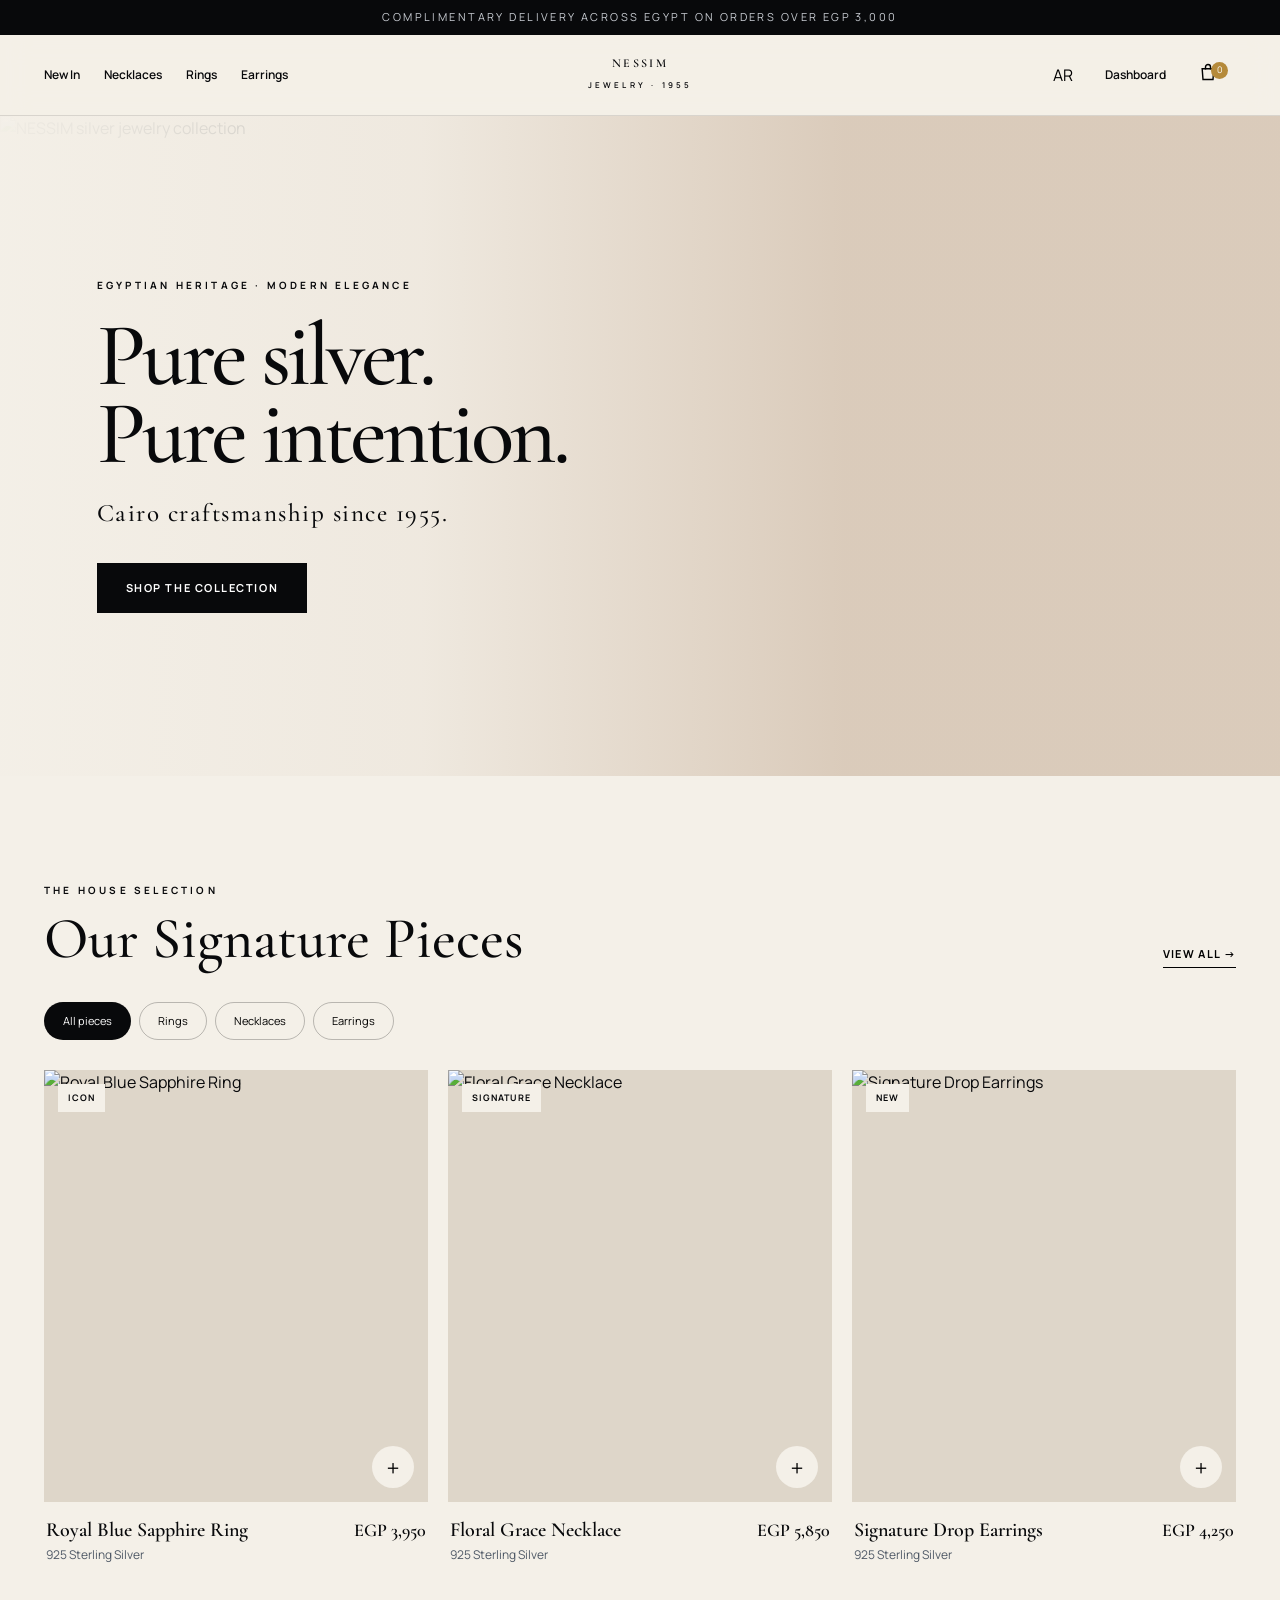
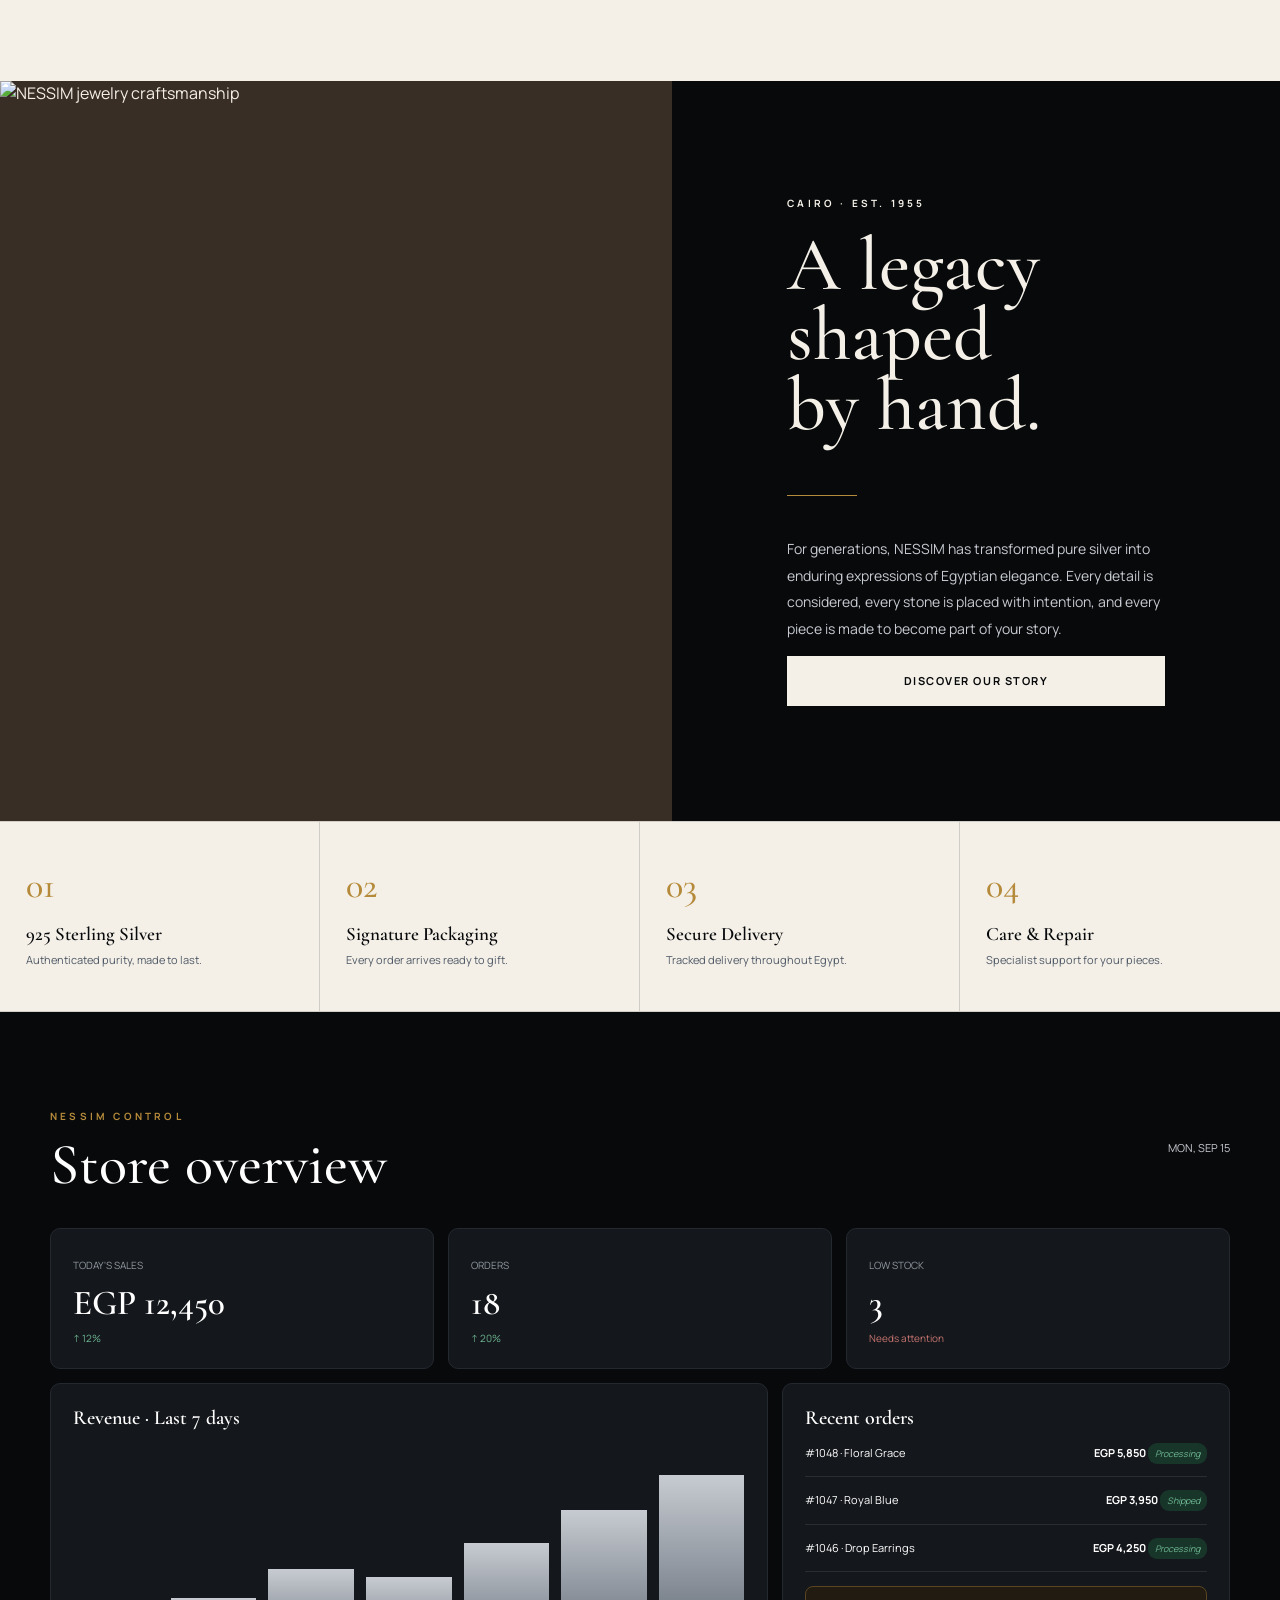
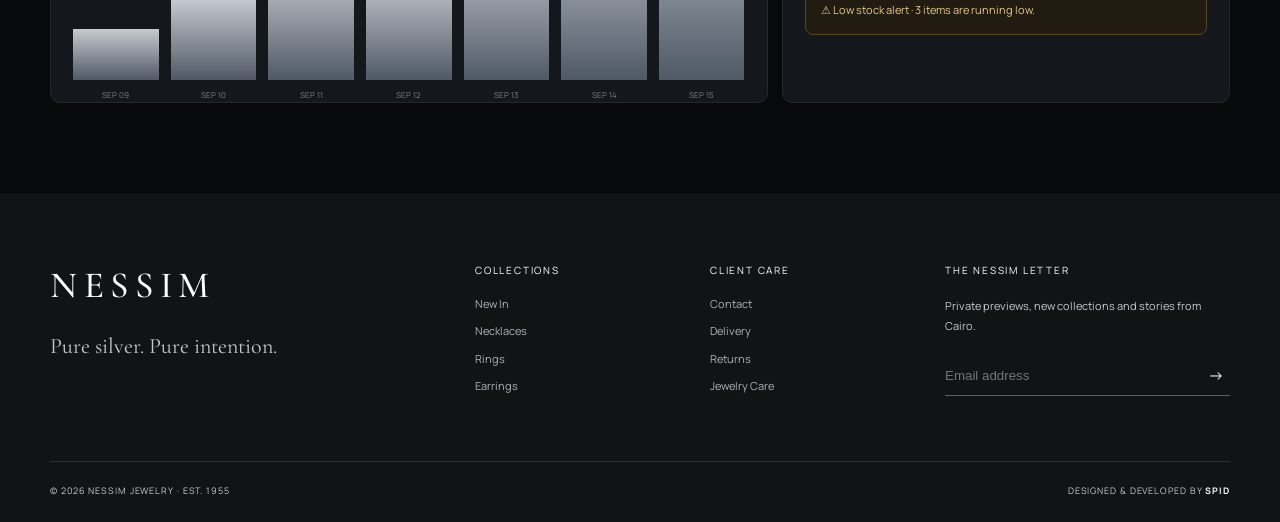
==== index.html @ 79448202 "Launch NESSIM luxury jewelry storefront" ====
<!doctype html>
<html lang="en" dir="ltr">
<head>
  <meta charset="utf-8">
  <meta name="viewport" content="width=device-width,initial-scale=1">
  <meta name="theme-color" content="#08090B">
  <meta name="description" content="NESSIM Jewelry — Pure silver. Pure intention. Cairo heritage since 1955.">
  <meta property="og:title" content="NESSIM Jewelry">
  <meta property="og:description" content="Pure silver. Pure intention. Cairo heritage since 1955.">
  <meta property="og:image" content="https://d2ol7oe51mr4n9.cloudfront.net/user_2zE5gUkOrX2UFCCUgVsPRAFagYo/dd037dc9-758c-4b13-b8d5-28476f38e023.png">
  <title>NESSIM Jewelry — Cairo Since 1955</title>
  <link rel="preconnect" href="https://fonts.googleapis.com">
  <link rel="preconnect" href="https://fonts.gstatic.com" crossorigin>
  <link href="https://fonts.googleapis.com/css2?family=Cormorant+Garamond:wght@400;500;600;700&family=Manrope:wght@400;500;600;700&display=swap" rel="stylesheet">
  <style>
    :root{--obsidian:#08090b;--silver:#c7cbd1;--ivory:#f4f0e8;--mustard:#b58a3a;--slate:#4f5966;--white:#fff;--green:#6eb793;--red:#c87572;--serif:"Cormorant Garamond",Georgia,serif;--sans:Manrope,Arial,sans-serif}
    *{box-sizing:border-box}html{scroll-behavior:smooth}body{margin:0;color:var(--obsidian);background:var(--ivory);font-family:var(--sans);line-height:1.5}body.lock{overflow:hidden}button,a{font:inherit}button{cursor:pointer}a{color:inherit;text-decoration:none}img{display:block;width:100%;height:100%;object-fit:cover}.serif{font-family:var(--serif)}
    .announcement{background:var(--obsidian);color:var(--silver);font-size:11px;letter-spacing:.22em;text-align:center;padding:9px 16px;text-transform:uppercase}.header{position:sticky;top:0;z-index:20;background:rgba(244,240,232,.96);backdrop-filter:blur(14px);border-bottom:1px solid rgba(8,9,11,.12)}.nav{max-width:1240px;margin:auto;height:80px;padding:0 24px;display:grid;grid-template-columns:1fr auto 1fr;align-items:center}.links,.tools{display:flex;align-items:center;gap:24px}.tools{justify-content:flex-end}.nav a{font-size:12px;font-weight:600}.nav a:hover{color:var(--mustard)}.logo{text-align:center;font-family:var(--serif);font-size:31px;line-height:.78;letter-spacing:.19em}.logo small{display:block;margin-top:10px;font:600 8px var(--sans);letter-spacing:.4em}.icon-btn,.lang,.menu-btn{border:0;background:transparent;padding:8px}.icon-btn svg,.menu-btn svg{width:20px;height:20px;stroke:currentColor;fill:none;stroke-width:1.7}.badge{display:inline-grid;place-items:center;min-width:17px;height:17px;border-radius:9px;background:var(--mustard);color:white;font-size:9px;margin-left:-7px;vertical-align:top}.menu-btn{display:none}
    .hero{min-height:660px;position:relative;display:flex;align-items:center;overflow:hidden;background:#d8c8b7}.hero:after{content:"";position:absolute;inset:0;background:linear-gradient(90deg,rgba(244,240,232,.98) 0%,rgba(244,240,232,.82) 33%,rgba(244,240,232,.08) 66%)}.hero-img{position:absolute;inset:0}.hero-content{position:relative;z-index:2;width:min(1240px,100%);margin:auto;padding:90px 6vw}.eyebrow{font-size:10px;font-weight:700;letter-spacing:.32em;text-transform:uppercase}.hero h1{font:500 clamp(52px,7vw,90px)/.88 var(--serif);letter-spacing:-.045em;margin:24px 0;max-width:660px}.hero p{font:500 clamp(18px,2vw,25px)/1.25 var(--serif);letter-spacing:.06em;margin:0 0 34px}.btn{display:inline-flex;justify-content:center;align-items:center;min-height:50px;padding:0 28px;border:1px solid var(--obsidian);background:var(--obsidian);color:white;font-size:11px;font-weight:700;letter-spacing:.14em;text-transform:uppercase;transition:.25s}.btn:hover{background:var(--mustard);border-color:var(--mustard)}.btn.light{background:var(--ivory);color:var(--obsidian);border-color:var(--ivory)}.btn.outline{background:transparent;color:var(--obsidian)}
    .section{max-width:1240px;margin:auto;padding:100px 24px}.section-head{display:flex;justify-content:space-between;align-items:end;margin-bottom:34px}.section-head h2{font:500 clamp(38px,5vw,58px)/1 var(--serif);margin:10px 0 0}.text-link{border:0;background:transparent;border-bottom:1px solid;padding:4px 0;font-size:11px;font-weight:700;letter-spacing:.12em;text-transform:uppercase}.filters{display:flex;gap:8px;margin:0 0 30px;overflow:auto}.filter{border:1px solid rgba(8,9,11,.25);background:transparent;padding:10px 18px;border-radius:30px;font-size:11px}.filter.active,.filter:hover{background:var(--obsidian);color:white}.grid{display:grid;grid-template-columns:repeat(3,1fr);gap:20px}.product{position:relative}.product-media{aspect-ratio:4/4.5;background:#ded6c9;overflow:hidden;position:relative}.product-media img{transition:transform .6s ease}.product:hover img{transform:scale(1.035)}.pill{position:absolute;left:14px;top:14px;background:var(--ivory);padding:7px 10px;font-size:9px;font-weight:700;letter-spacing:.12em;text-transform:uppercase}.quick{position:absolute;right:14px;bottom:14px;width:42px;height:42px;border:0;border-radius:50%;background:var(--ivory);font-size:20px}.product-info{display:flex;justify-content:space-between;gap:10px;padding:17px 2px}.product-info h3{font:600 20px/1.1 var(--serif);margin:0 0 5px}.product-info p{font-size:12px;color:var(--slate);margin:0}.price{font:600 18px var(--serif);white-space:nowrap}
    .heritage{display:grid;grid-template-columns:1.05fr .95fr;min-height:620px;background:var(--obsidian);color:var(--ivory)}.heritage-photo{background:#392e25;overflow:hidden}.heritage-copy{padding:9vw;display:flex;flex-direction:column;justify-content:center}.heritage-copy h2{font:500 clamp(46px,6vw,76px)/.92 var(--serif);margin:20px 0 28px}.heritage-copy p{color:var(--silver);max-width:510px;font-size:14px;line-height:1.9}.heritage .line{width:70px;height:1px;background:var(--mustard);margin:26px 0}.services{display:grid;grid-template-columns:repeat(4,1fr);border-top:1px solid rgba(8,9,11,.15);border-bottom:1px solid rgba(8,9,11,.15)}.service{padding:42px 26px;border-right:1px solid rgba(8,9,11,.15)}.service:last-child{border:0}.service span{font:500 36px var(--serif);color:var(--mustard)}.service h3{font:600 19px var(--serif);margin:15px 0 7px}.service p{font-size:11px;color:var(--slate);margin:0}
    .dashboard{background:var(--obsidian);color:white;padding:90px 24px}.dash-wrap{max-width:1180px;margin:auto}.dashboard .section-head{align-items:center}.dashboard .eyebrow{color:var(--mustard)}.dashboard h2{margin-top:10px}.dash-date{font-size:11px;color:var(--silver)}.stats{display:grid;grid-template-columns:repeat(3,1fr);gap:14px}.card{background:#14171b;border:1px solid #242930;border-radius:10px;padding:22px}.card small{color:#9299a2;font-size:10px}.stat{font:600 35px var(--serif);margin:7px 0}.up{color:var(--green);font-size:10px}.dash-main{display:grid;grid-template-columns:1.6fr 1fr;gap:14px;margin-top:14px}.chart{height:250px;display:flex;align-items:end;gap:12px;padding-top:45px}.bar{flex:1;background:linear-gradient(var(--silver),var(--slate));min-height:15%;position:relative}.bar:after{content:attr(data-day);position:absolute;top:calc(100% + 9px);left:50%;transform:translateX(-50%);font-size:8px;color:#7d858e}.orders h3,.revenue h3{font:600 20px var(--serif);margin:0}.order{display:grid;grid-template-columns:1fr auto;gap:8px;padding:15px 0;border-bottom:1px solid #292e35;font-size:11px}.order:last-child{border:0}.status{color:var(--green);font-size:9px;background:#183529;padding:4px 7px;border-radius:9px}.alert{margin-top:14px;border:1px solid #5a4521;background:#211b12;color:#e5c88b;border-radius:8px;padding:15px;font-size:11px}
    footer{background:#111315;color:var(--silver);padding:70px 24px 25px}.footer-grid{max-width:1180px;margin:auto;display:grid;grid-template-columns:2fr 1fr 1fr 1.5fr;gap:45px}.footer-logo{font:500 37px var(--serif);color:white;letter-spacing:.18em}.footer-title{font-size:10px;color:white;letter-spacing:.18em;text-transform:uppercase;margin-bottom:18px}.footer-col a{display:block;font-size:11px;margin:11px 0;color:#aeb3b9}.footer-col p{font-size:11px;line-height:1.8}.subscribe{display:flex;border-bottom:1px solid #5a6068;margin-top:20px}.subscribe input{width:100%;border:0;background:transparent;color:white;padding:12px 0;outline:0}.subscribe button{border:0;background:transparent;color:white}.copyright{max-width:1180px;margin:55px auto 0;padding-top:22px;border-top:1px solid #2b3036;display:flex;justify-content:space-between;font-size:9px;letter-spacing:.1em}.copyright b{color:white}.spid{color:var(--mustard)}
    .overlay{position:fixed;inset:0;background:rgba(0,0,0,.55);z-index:39;opacity:0;pointer-events:none;transition:.25s}.overlay.show{opacity:1;pointer-events:auto}.drawer{position:fixed;right:0;top:0;z-index:40;width:min(440px,100%);height:100dvh;background:var(--ivory);padding:25px;transform:translateX(100%);transition:.35s;display:flex;flex-direction:column}.drawer.open{transform:translateX(0)}.drawer-head{display:flex;justify-content:space-between;align-items:center;padding-bottom:20px;border-bottom:1px solid #d5d0c7}.drawer-head h2{font:600 31px var(--serif);margin:0}.close{border:0;background:transparent;font-size:27px}.cart-list{flex:1;overflow:auto}.cart-empty{text-align:center;color:var(--slate);padding:80px 10px}.cart-item{display:grid;grid-template-columns:72px 1fr auto;gap:13px;padding:18px 0;border-bottom:1px solid #d5d0c7}.cart-item img{height:80px}.cart-item h4{font:600 17px var(--serif);margin:3px 0}.cart-item small{color:var(--slate)}.remove{border:0;background:transparent;color:#a35652;font-size:10px}.total{display:flex;justify-content:space-between;font:600 21px var(--serif);padding:22px 0}.drawer .btn{width:100%}
    .modal{position:fixed;z-index:42;inset:50% auto auto 50%;transform:translate(-50%,-45%) scale(.97);width:min(880px,94%);max-height:90dvh;overflow:auto;background:var(--ivory);opacity:0;pointer-events:none;transition:.25s}.modal.open{opacity:1;pointer-events:auto;transform:translate(-50%,-50%) scale(1)}.modal-grid{display:grid;grid-template-columns:1fr 1fr}.modal-img{min-height:550px}.modal-copy{padding:52px;position:relative}.modal-copy .close{position:absolute;right:18px;top:10px}.modal-copy h2{font:600 40px/1 var(--serif);margin:35px 0 10px}.modal-price{font:600 24px var(--serif);color:var(--mustard)}.modal-copy p{font-size:12px;color:var(--slate);line-height:1.8}.sizes{display:flex;gap:8px;margin:22px 0}.size{flex:1;border:1px solid #a9a49c;background:transparent;padding:11px 3px;font-size:10px}.size.active{background:var(--obsidian);color:white}.modal-copy .btn{width:100%}
    .mobile-nav{position:fixed;left:0;bottom:0;z-index:18;width:100%;background:var(--ivory);border-top:1px solid #d8d3cb;display:none;justify-content:space-around;padding:12px 8px env(safe-area-inset-bottom)}.mobile-nav button,.mobile-nav a{border:0;background:transparent;font-size:9px;text-align:center}.mobile-nav b{display:block;font-size:17px;margin-bottom:2px}
    [dir=rtl] .hero:after{background:linear-gradient(-90deg,rgba(244,240,232,.98) 0%,rgba(244,240,232,.82) 33%,rgba(244,240,232,.08) 66%)}[dir=rtl] .pill{left:auto;right:14px}[dir=rtl] .drawer{right:auto;left:0;transform:translateX(-100%)}[dir=rtl] .drawer.open{transform:none}
    @media(max-width:900px){.links{display:none}.menu-btn{display:block}.nav{grid-template-columns:1fr auto 1fr;height:68px;padding:0 13px}.tools{gap:3px}.dashboard-link{display:none}.hero{min-height:610px}.hero:after{background:linear-gradient(0deg,rgba(244,240,232,.97),rgba(244,240,232,.28))}.hero-content{align-self:end;padding:70px 25px}.grid{grid-template-columns:1fr 1fr}.heritage{grid-template-columns:1fr}.heritage-photo{min-height:480px}.services{grid-template-columns:1fr 1fr}.service:nth-child(2){border-right:0}.service:nth-child(-n+2){border-bottom:1px solid rgba(8,9,11,.15)}.dash-main{grid-template-columns:1fr}.footer-grid{grid-template-columns:1fr 1fr}.modal-img{min-height:450px}.mobile-nav{display:flex}body{padding-bottom:55px}}
    @media(max-width:600px){.announcement{font-size:8px}.logo{font-size:24px}.logo small{font-size:6px}.hide-mobile{display:none}.hero{min-height:570px}.hero h1{font-size:55px}.section{padding:70px 16px}.section-head{align-items:start}.grid{grid-template-columns:1fr}.product-media{aspect-ratio:4/4}.heritage-photo{min-height:380px}.heritage-copy{padding:70px 24px}.services{grid-template-columns:1fr}.service{border-right:0;border-bottom:1px solid rgba(8,9,11,.15)!important}.stats{grid-template-columns:1fr}.dashboard{padding:70px 15px}.dash-main{display:block}.orders{margin-top:14px}.footer-grid{grid-template-columns:1fr}.copyright{display:block;line-height:2}.modal-grid{grid-template-columns:1fr}.modal-img{min-height:330px}.modal-copy{padding:30px 22px 35px}.modal-copy h2{font-size:32px;margin-top:10px}}
  </style>
</head>
<body>
  <div class="announcement" data-en="Complimentary delivery across Egypt on orders over EGP 3,000" data-ar="توصيل مجاني داخل مصر للطلبات فوق ٣٬٠٠٠ جنيه">Complimentary delivery across Egypt on orders over EGP 3,000</div>
  <header class="header"><nav class="nav">
    <div class="links"><a href="#new" data-en="New In" data-ar="وصل حديثًا">New In</a><a href="#new" data-filter-link="necklaces" data-en="Necklaces" data-ar="قلادات">Necklaces</a><a href="#new" data-filter-link="rings" data-en="Rings" data-ar="خواتم">Rings</a><a href="#new" data-filter-link="earrings" data-en="Earrings" data-ar="أقراط">Earrings</a></div>
    <a class="logo" href="#">NESSIM<small>JEWELRY · 1955</small></a>
    <div class="tools"><button class="menu-btn" aria-label="Menu"><svg viewBox="0 0 24 24"><path d="M3 6h18M3 12h18M3 18h18"/></svg></button><button class="lang" id="lang">AR</button><a class="dashboard-link" href="#dashboard" data-en="Dashboard" data-ar="لوحة الإدارة">Dashboard</a><button class="icon-btn" id="cartBtn" aria-label="Shopping bag"><svg viewBox="0 0 24 24"><path d="M5 8h14l-1 13H6L5 8Z"/><path d="M9 9V6a3 3 0 0 1 6 0v3"/></svg><span class="badge" id="count">0</span></button></div>
  </nav></header>

  <main>
    <section class="hero"><div class="hero-img"><img src="https://d2ol7oe51mr4n9.cloudfront.net/user_2zE5gUkOrX2UFCCUgVsPRAFagYo/0e06e16f-8391-42a7-b9d5-ec20815cb818.png" alt="NESSIM silver jewelry collection"></div><div class="hero-content"><div class="eyebrow" data-en="Egyptian heritage · Modern elegance" data-ar="تراث مصري · أناقة عصرية">Egyptian heritage · Modern elegance</div><h1 data-en="Pure silver.<br>Pure intention." data-ar="فضة خالصة.<br>نية صافية.">Pure silver.<br>Pure intention.</h1><p data-en="Cairo craftsmanship since 1955." data-ar="حِرفة قاهرية منذ عام ١٩٥٥.">Cairo craftsmanship since 1955.</p><a class="btn" href="#new" data-en="Shop the collection" data-ar="تسوقي المجموعة">Shop the collection</a></div></section>

    <section class="section" id="new"><div class="section-head"><div><span class="eyebrow" data-en="The house selection" data-ar="اختيارات الدار">The house selection</span><h2 data-en="Our Signature Pieces" data-ar="قطعنا المميزة">Our Signature Pieces</h2></div><button class="text-link hide-mobile" data-en="View all →" data-ar="عرض الكل ←">View all →</button></div><div class="filters"><button class="filter active" data-filter="all" data-en="All pieces" data-ar="كل القطع">All pieces</button><button class="filter" data-filter="rings" data-en="Rings" data-ar="خواتم">Rings</button><button class="filter" data-filter="necklaces" data-en="Necklaces" data-ar="قلادات">Necklaces</button><button class="filter" data-filter="earrings" data-en="Earrings" data-ar="أقراط">Earrings</button></div><div class="grid" id="products"></div></section>

    <section class="heritage" id="heritage"><div class="heritage-photo"><img src="https://d2ol7oe51mr4n9.cloudfront.net/user_2zE5gUkOrX2UFCCUgVsPRAFagYo/5e5ee351-928b-4a1a-875a-5f733ea9dcfe.png" alt="NESSIM jewelry craftsmanship"></div><div class="heritage-copy"><span class="eyebrow" data-en="Cairo · Est. 1955" data-ar="القاهرة · منذ ١٩٥٥">Cairo · Est. 1955</span><h2 data-en="A legacy shaped<br>by hand." data-ar="إرث صاغته<br>الأيدي.">A legacy shaped<br>by hand.</h2><div class="line"></div><p data-en="For generations, NESSIM has transformed pure silver into enduring expressions of Egyptian elegance. Every detail is considered, every stone is placed with intention, and every piece is made to become part of your story." data-ar="على مدار أجيال، حوّلت نسيم الفضة الخالصة إلى تعبير خالد عن الأناقة المصرية. كل تفصيلة مدروسة، وكل حجر موضوع بعناية، وكل قطعة صُممت لتصبح جزءًا من قصتك.">For generations, NESSIM has transformed pure silver into enduring expressions of Egyptian elegance. Every detail is considered, every stone is placed with intention, and every piece is made to become part of your story.</p><a href="#new" class="btn light" data-en="Discover our story" data-ar="اكتشف حكايتنا">Discover our story</a></div></section>

    <section class="services"><div class="service"><span>01</span><h3 data-en="925 Sterling Silver" data-ar="فضة إسترليني ٩٢٥">925 Sterling Silver</h3><p data-en="Authenticated purity, made to last." data-ar="نقاء موثّق صُمم ليدوم.">Authenticated purity, made to last.</p></div><div class="service"><span>02</span><h3 data-en="Signature Packaging" data-ar="تغليف مميز">Signature Packaging</h3><p data-en="Every order arrives ready to gift." data-ar="كل طلب يصل جاهزًا للإهداء.">Every order arrives ready to gift.</p></div><div class="service"><span>03</span><h3 data-en="Secure Delivery" data-ar="توصيل آمن">Secure Delivery</h3><p data-en="Tracked delivery throughout Egypt." data-ar="شحن متتبع في جميع أنحاء مصر.">Tracked delivery throughout Egypt.</p></div><div class="service"><span>04</span><h3 data-en="Care & Repair" data-ar="عناية وصيانة">Care & Repair</h3><p data-en="Specialist support for your pieces." data-ar="دعم متخصص للحفاظ على قطعك.">Specialist support for your pieces.</p></div></section>

    <section class="dashboard" id="dashboard"><div class="dash-wrap"><div class="section-head"><div><span class="eyebrow">NESSIM CONTROL</span><h2 class="serif" data-en="Store overview" data-ar="نظرة عامة على المتجر">Store overview</h2></div><span class="dash-date">MON, SEP 15</span></div><div class="stats"><div class="card"><small data-en="TODAY'S SALES" data-ar="مبيعات اليوم">TODAY'S SALES</small><div class="stat">EGP 12,450</div><div class="up">↑ 12%</div></div><div class="card"><small data-en="ORDERS" data-ar="الطلبات">ORDERS</small><div class="stat">18</div><div class="up">↑ 20%</div></div><div class="card"><small data-en="LOW STOCK" data-ar="مخزون منخفض">LOW STOCK</small><div class="stat">3</div><div style="color:var(--red);font-size:10px" data-en="Needs attention" data-ar="يحتاج متابعة">Needs attention</div></div></div><div class="dash-main"><div class="card revenue"><h3 data-en="Revenue · Last 7 days" data-ar="الإيرادات · آخر ٧ أيام">Revenue · Last 7 days</h3><div class="chart"><div class="bar" style="height:25%" data-day="SEP 09"></div><div class="bar" style="height:40%" data-day="SEP 10"></div><div class="bar" style="height:54%" data-day="SEP 11"></div><div class="bar" style="height:50%" data-day="SEP 12"></div><div class="bar" style="height:67%" data-day="SEP 13"></div><div class="bar" style="height:83%" data-day="SEP 14"></div><div class="bar" style="height:100%" data-day="SEP 15"></div></div></div><div class="card orders"><h3 data-en="Recent orders" data-ar="أحدث الطلبات">Recent orders</h3><div class="order"><span>#1048 · Floral Grace</span><span><b>EGP 5,850</b> <i class="status">Processing</i></span></div><div class="order"><span>#1047 · Royal Blue</span><span><b>EGP 3,950</b> <i class="status">Shipped</i></span></div><div class="order"><span>#1046 · Drop Earrings</span><span><b>EGP 4,250</b> <i class="status">Processing</i></span></div><div class="alert" data-en="⚠ Low stock alert · 3 items are running low." data-ar="⚠ تنبيه مخزون · ٣ منتجات أوشكت على النفاد.">⚠ Low stock alert · 3 items are running low.</div></div></div></div></section>
  </main>

  <footer><div class="footer-grid"><div><div class="footer-logo">NESSIM</div><p class="serif" style="font-size:22px" data-en="Pure silver. Pure intention." data-ar="فضة خالصة. نية صافية.">Pure silver. Pure intention.</p></div><div class="footer-col"><div class="footer-title" data-en="Collections" data-ar="المجموعات">Collections</div><a href="#new">New In</a><a href="#new">Necklaces</a><a href="#new">Rings</a><a href="#new">Earrings</a></div><div class="footer-col"><div class="footer-title" data-en="Client care" data-ar="خدمة العملاء">Client care</div><a href="#">Contact</a><a href="#">Delivery</a><a href="#">Returns</a><a href="#">Jewelry Care</a></div><div class="footer-col"><div class="footer-title" data-en="The NESSIM letter" data-ar="رسائل نسيم">The NESSIM letter</div><p data-en="Private previews, new collections and stories from Cairo." data-ar="معاينات خاصة ومجموعات جديدة وحكايات من القاهرة.">Private previews, new collections and stories from Cairo.</p><form class="subscribe" id="subscribe"><input type="email" required placeholder="Email address"><button>→</button></form></div></div><div class="copyright"><span>© 2026 NESSIM JEWELRY · EST. 1955</span><span>DESIGNED & DEVELOPED BY <b class="spid">SPID</b></span></div></footer>

  <div class="overlay" id="overlay"></div><aside class="drawer" id="drawer"><div class="drawer-head"><h2 data-en="Your bag" data-ar="حقيبتك">Your bag</h2><button class="close" data-close>×</button></div><div class="cart-list" id="cartList"></div><div><div class="total"><span data-en="Total" data-ar="الإجمالي">Total</span><span id="total">EGP 0</span></div><button class="btn" id="checkout" data-en="Secure checkout" data-ar="إتمام الشراء بأمان">Secure checkout</button></div></aside>
  <div class="modal" id="modal"><div class="modal-grid"><div class="modal-img"><img id="modalImg" alt=""></div><div class="modal-copy"><button class="close" data-close>×</button><span class="eyebrow">NESSIM · 925 SILVER</span><h2 id="modalName"></h2><div class="modal-price" id="modalPrice"></div><p data-en="A refined NESSIM signature, hand-finished in Cairo using premium 925 sterling silver and selected stones." data-ar="قطعة مميزة من نسيم، مشغولة يدويًا في القاهرة من فضة إسترليني ٩٢٥ وأحجار مختارة.">A refined NESSIM signature, hand-finished in Cairo using premium 925 sterling silver and selected stones.</p><div class="sizes"><button class="size active">40 cm</button><button class="size">42 cm</button><button class="size">45 cm</button></div><button class="btn" id="addModal" data-en="Add to bag" data-ar="أضف إلى الحقيبة">Add to bag</button></div></div></div>
  <nav class="mobile-nav"><a href="#"><b>⌂</b>Home</a><a href="#new"><b>◇</b>Shop</a><button id="mobileCart"><b>▢</b>Bag</button><a href="#dashboard"><b>▥</b>Admin</a></nav>
  <script>
    const products=[
      {id:1,category:'rings',name:'Royal Blue Sapphire Ring',ar:'خاتم الياقوت الأزرق الملكي',price:3950,img:'https://d2ol7oe51mr4n9.cloudfront.net/user_2zE5gUkOrX2UFCCUgVsPRAFagYo/5e5ee351-928b-4a1a-875a-5f733ea9dcfe.png',tag:'Icon'},
      {id:2,category:'necklaces',name:'Floral Grace Necklace',ar:'قلادة فلورال جريس',price:5850,img:'https://d2ol7oe51mr4n9.cloudfront.net/user_2zE5gUkOrX2UFCCUgVsPRAFagYo/0e06e16f-8391-42a7-b9d5-ec20815cb818.png',tag:'Signature'},
      {id:3,category:'earrings',name:'Signature Drop Earrings',ar:'أقراط سيجنتشر المتدلية',price:4250,img:'https://d2ol7oe51mr4n9.cloudfront.net/user_2zE5gUkOrX2UFCCUgVsPRAFagYo/dd037dc9-758c-4b13-b8d5-28476f38e023.png',tag:'New'}
    ];
    let language='en',cart=[],selected=null;
    const $=s=>document.querySelector(s), $$=s=>[...document.querySelectorAll(s)];
    function money(n){return 'EGP '+n.toLocaleString('en-US')}
    function renderProducts(filter='all'){const shown=filter==='all'?products:products.filter(p=>p.category===filter);$('#products').innerHTML=shown.map(p=>`<article class="product" data-category="${p.category}"><div class="product-media"><img src="${p.img}" alt="${p.name}"><span class="pill">${p.tag}</span><button class="quick" onclick="openProduct(${p.id})" aria-label="Quick view">＋</button></div><div class="product-info"><div><h3>${language==='ar'?p.ar:p.name}</h3><p>925 Sterling Silver</p></div><span class="price">${money(p.price)}</span></div></article>`).join('')}
    function translate(){document.documentElement.lang=language;document.documentElement.dir=language==='ar'?'rtl':'ltr';$$('[data-en]').forEach(el=>el.innerHTML=el.dataset[language]);$('#lang').textContent=language==='en'?'AR':'EN';renderProducts($('.filter.active').dataset.filter);renderCart()}
    function openProduct(id){selected=products.find(p=>p.id===id);$('#modalImg').src=selected.img;$('#modalName').textContent=language==='ar'?selected.ar:selected.name;$('#modalPrice').textContent=money(selected.price);show('modal')}
    function show(which){$('#overlay').classList.add('show');document.body.classList.add('lock');$('#'+which).classList.add(which==='drawer'?'open':'open')}
    function closeAll(){$('#overlay').classList.remove('show');$('#drawer').classList.remove('open');$('#modal').classList.remove('open');document.body.classList.remove('lock')}
    function add(id){const p=products.find(x=>x.id===id);const found=cart.find(x=>x.id===id);found?found.qty++:cart.push({...p,qty:1});renderCart();closeAll();show('drawer')}
    function renderCart(){$('#count').textContent=cart.reduce((s,p)=>s+p.qty,0);$('#total').textContent=money(cart.reduce((s,p)=>s+p.price*p.qty,0));$('#cartList').innerHTML=cart.length?cart.map(p=>`<div class="cart-item"><img src="${p.img}" alt=""><div><h4>${language==='ar'?p.ar:p.name}</h4><small>${money(p.price)} · Qty ${p.qty}</small></div><button class="remove" onclick="removeItem(${p.id})">${language==='ar'?'حذف':'Remove'}</button></div>`).join(''):`<div class="cart-empty">${language==='ar'?'حقيبتك في انتظار قطعة مميزة.':'Your bag is waiting for something remarkable.'}</div>`}
    function removeItem(id){cart=cart.filter(p=>p.id!==id);renderCart()}
    $$('.filter').forEach(b=>b.onclick=()=>{$$('.filter').forEach(x=>x.classList.remove('active'));b.classList.add('active');renderProducts(b.dataset.filter)});$$('[data-filter-link]').forEach(a=>a.onclick=()=>{const b=$(`[data-filter="${a.dataset.filterLink}"]`);setTimeout(()=>b.click(),250)});$('#lang').onclick=()=>{language=language==='en'?'ar':'en';translate()};$('#cartBtn').onclick=()=>show('drawer');$('#mobileCart').onclick=()=>show('drawer');$('#overlay').onclick=closeAll;$$('[data-close]').forEach(b=>b.onclick=closeAll);$('#addModal').onclick=()=>add(selected.id);$$('.size').forEach(b=>b.onclick=()=>{$$('.size').forEach(x=>x.classList.remove('active'));b.classList.add('active')});$('#checkout').onclick=()=>alert(language==='ar'?'النسخة التجريبية جاهزة للربط ببوابة الدفع.':'Demo checkout is ready for payment-gateway integration.');$('#subscribe').onsubmit=e=>{e.preventDefault();alert(language==='ar'?'تم الاشتراك بنجاح.':'Welcome to the NESSIM letter.');e.target.reset()};renderProducts();renderCart();
  </script>
</body>
</html>
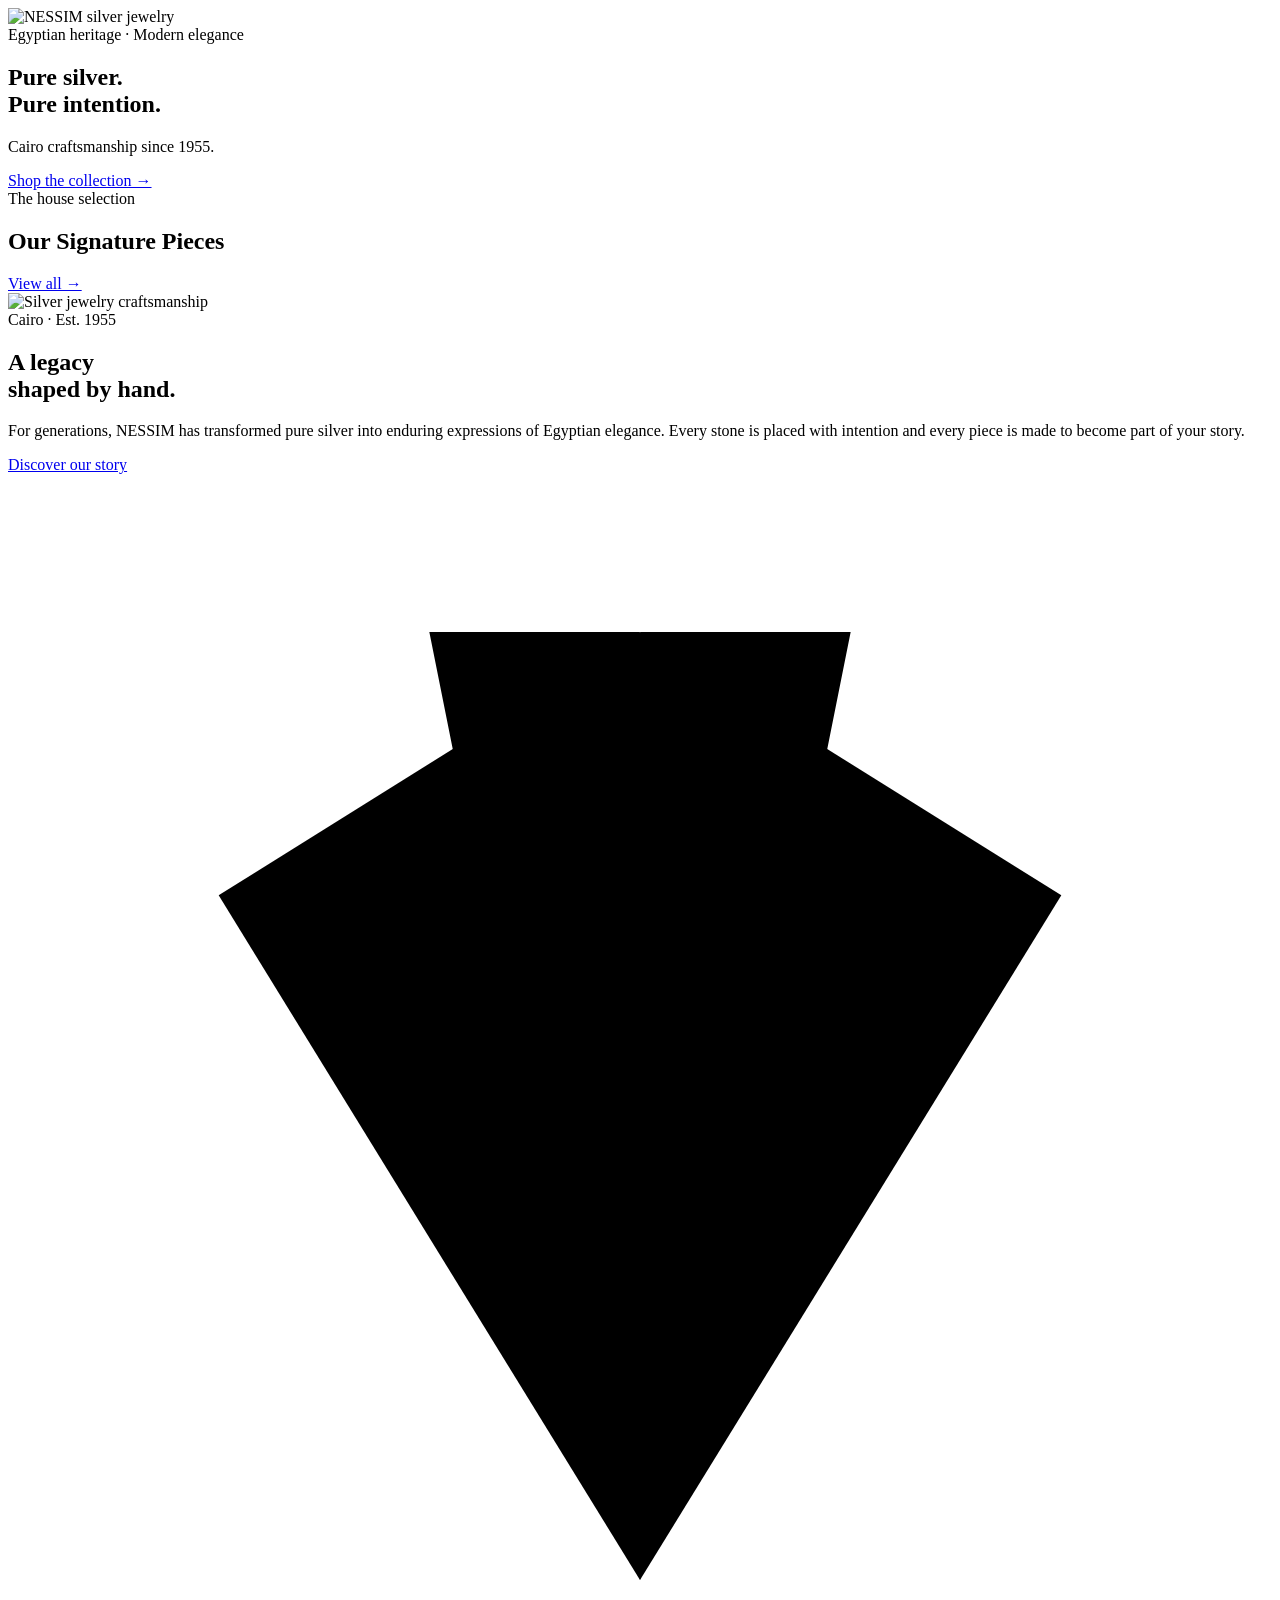
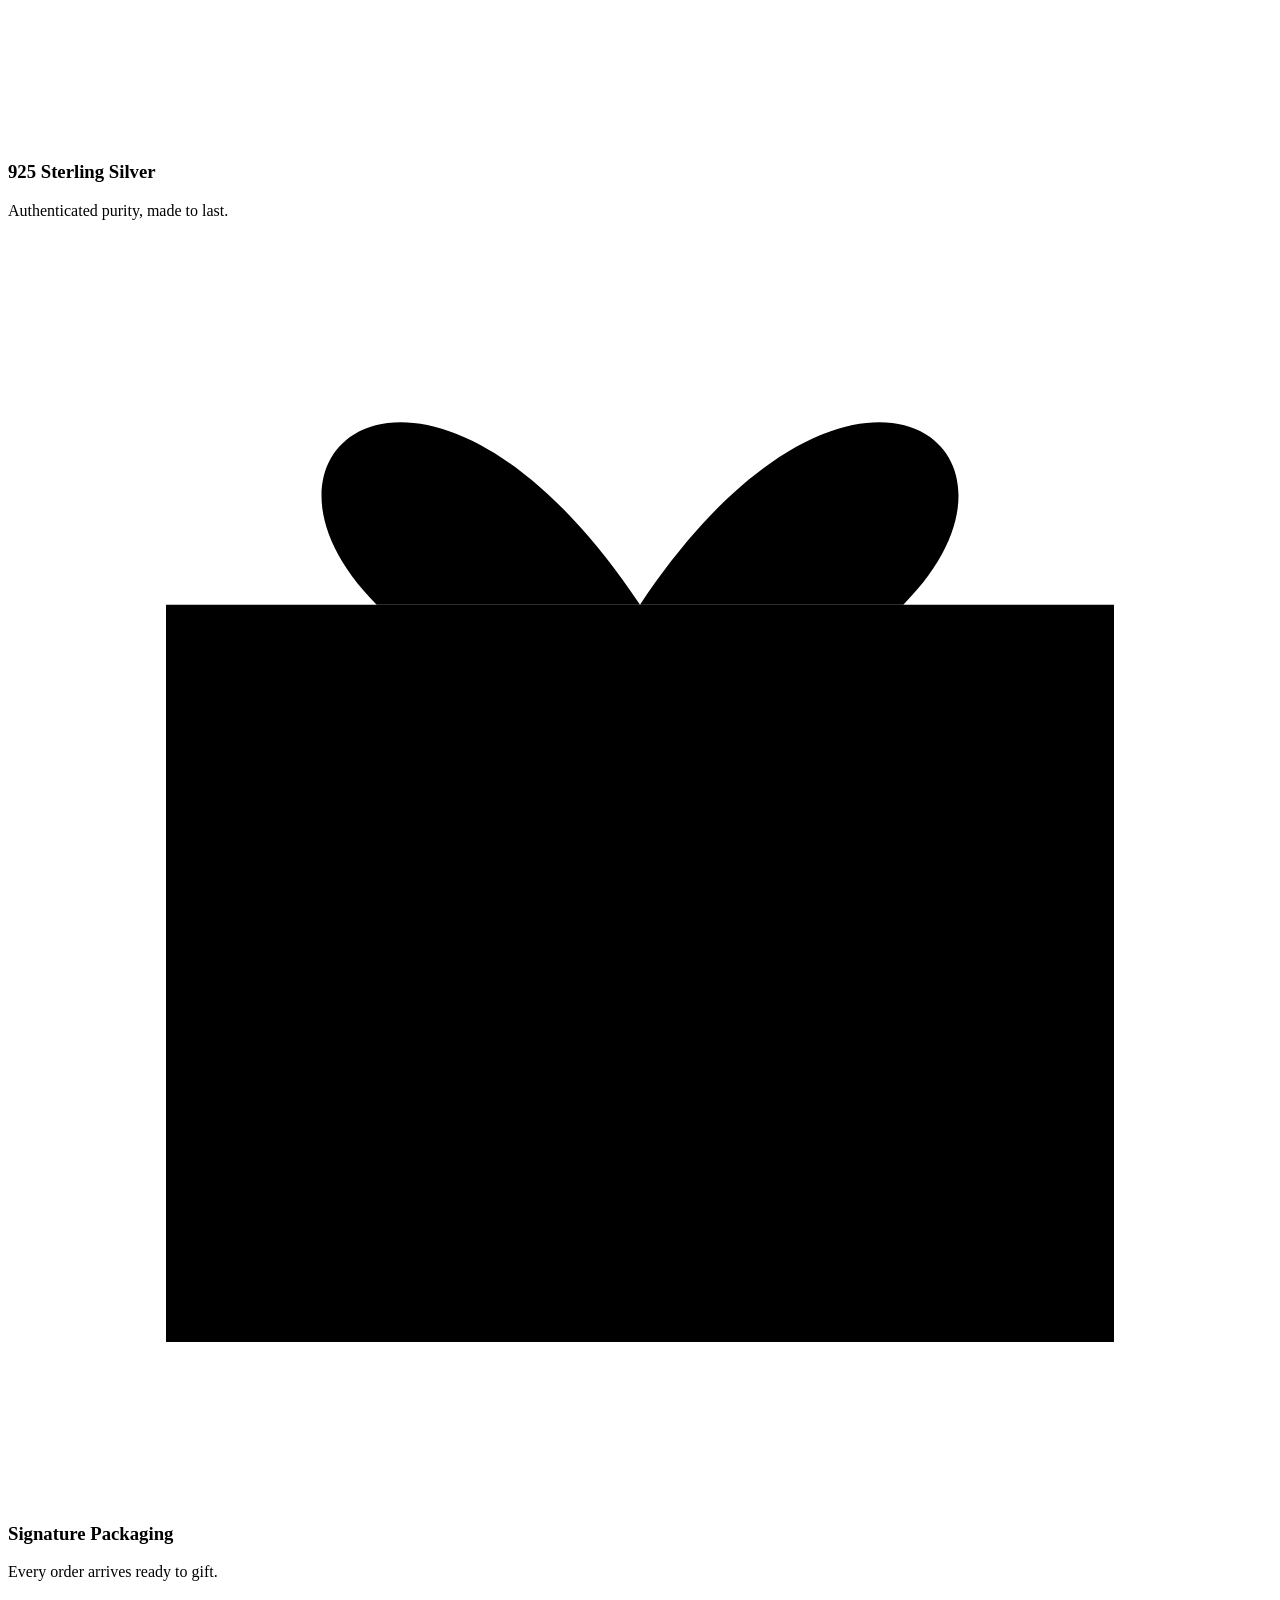
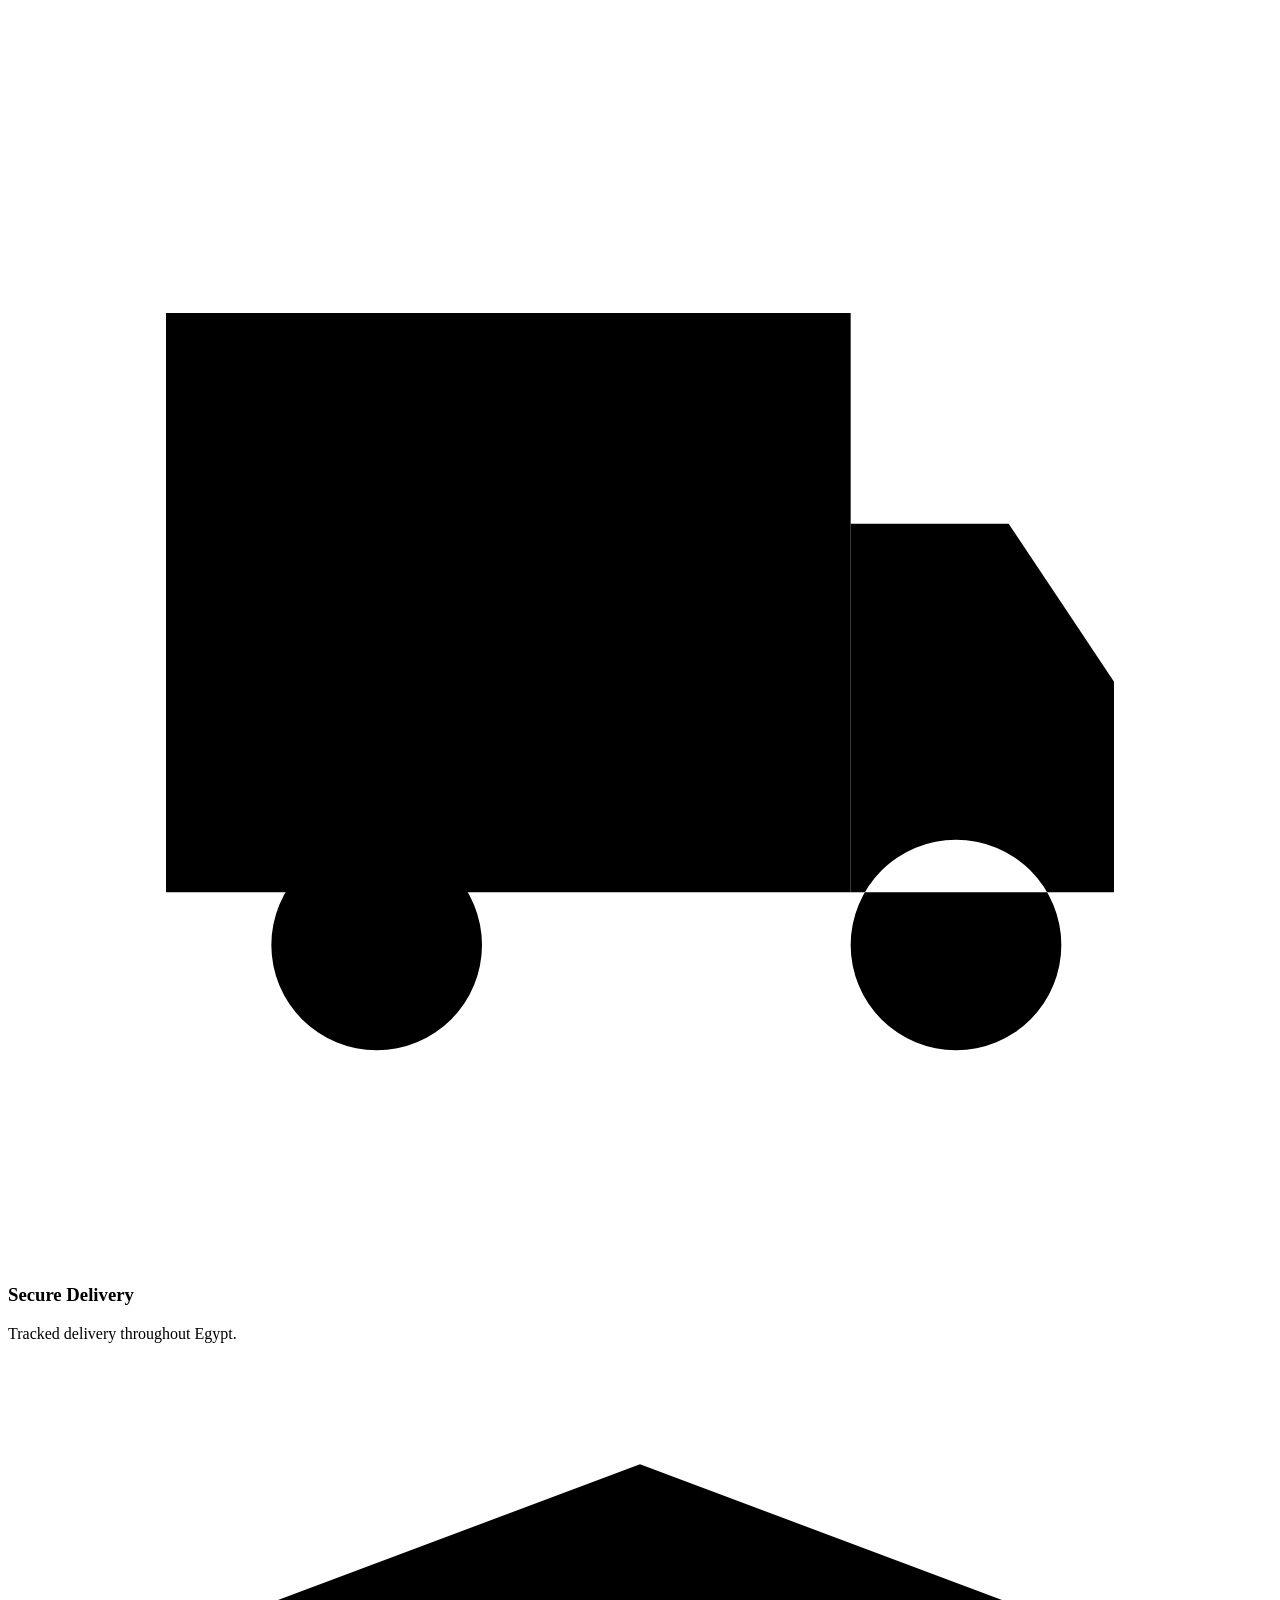
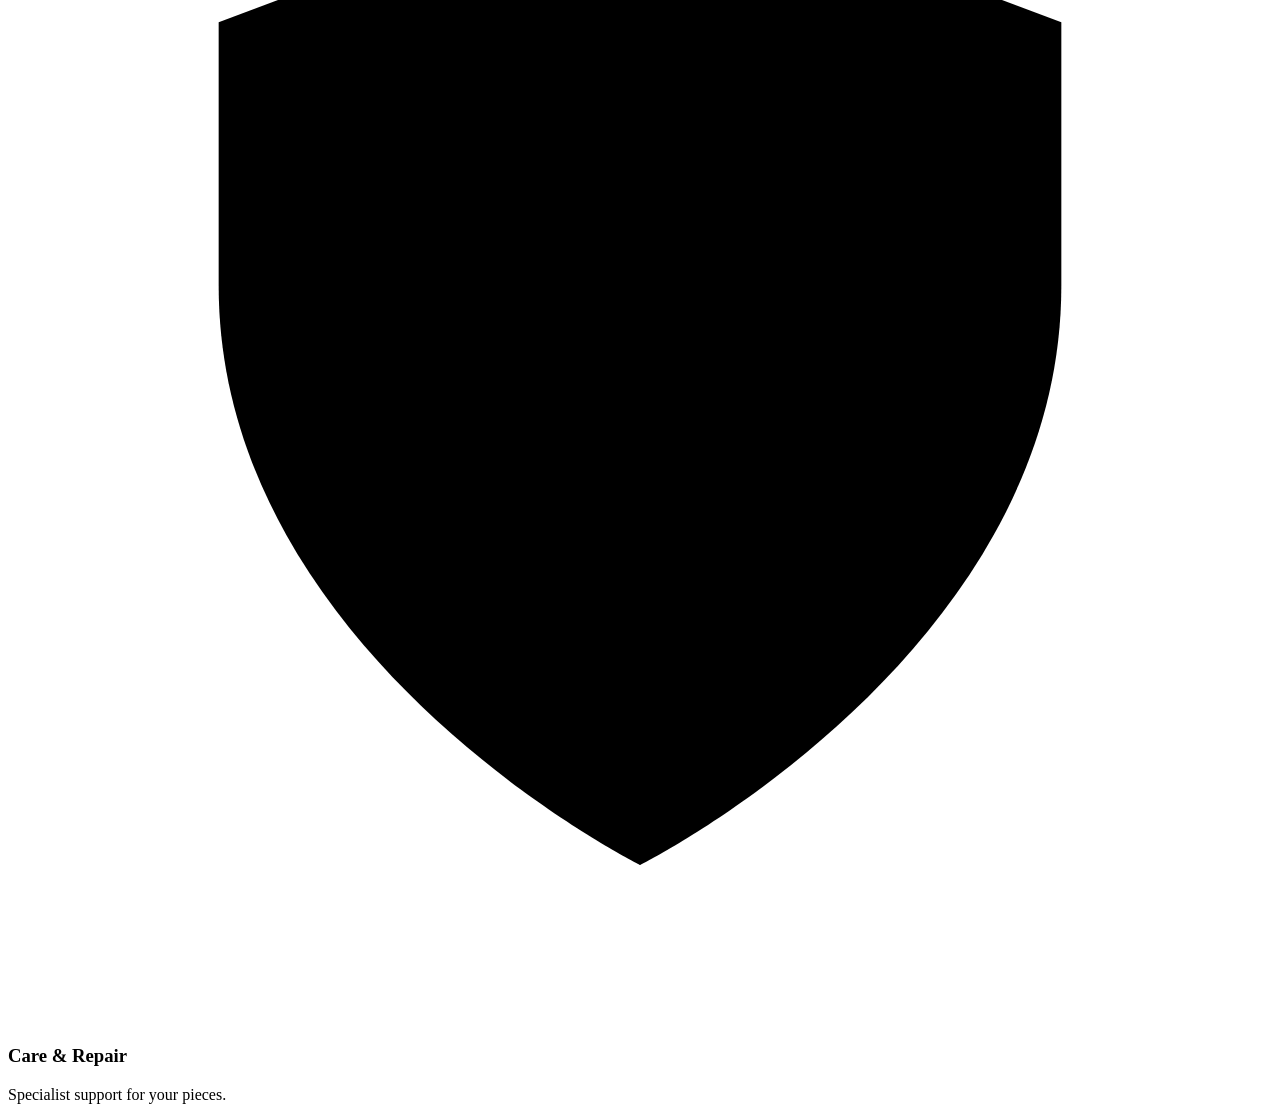
==== commit 6f8a458b: "Redesign NESSIM luxury storefront" ====
--- a/index.html
+++ b/index.html
@@ -1,77 +1,6 @@
-<!doctype html>
-<html lang="en" dir="ltr">
-<head>
-  <meta charset="utf-8">
-  <meta name="viewport" content="width=device-width,initial-scale=1">
-  <meta name="theme-color" content="#08090B">
-  <meta name="description" content="NESSIM Jewelry — Pure silver. Pure intention. Cairo heritage since 1955.">
-  <meta property="og:title" content="NESSIM Jewelry">
-  <meta property="og:description" content="Pure silver. Pure intention. Cairo heritage since 1955.">
-  <meta property="og:image" content="https://d2ol7oe51mr4n9.cloudfront.net/user_2zE5gUkOrX2UFCCUgVsPRAFagYo/dd037dc9-758c-4b13-b8d5-28476f38e023.png">
-  <title>NESSIM Jewelry — Cairo Since 1955</title>
-  <link rel="preconnect" href="https://fonts.googleapis.com">
-  <link rel="preconnect" href="https://fonts.gstatic.com" crossorigin>
-  <link href="https://fonts.googleapis.com/css2?family=Cormorant+Garamond:wght@400;500;600;700&family=Manrope:wght@400;500;600;700&display=swap" rel="stylesheet">
-  <style>
-    :root{--obsidian:#08090b;--silver:#c7cbd1;--ivory:#f4f0e8;--mustard:#b58a3a;--slate:#4f5966;--white:#fff;--green:#6eb793;--red:#c87572;--serif:"Cormorant Garamond",Georgia,serif;--sans:Manrope,Arial,sans-serif}
-    *{box-sizing:border-box}html{scroll-behavior:smooth}body{margin:0;color:var(--obsidian);background:var(--ivory);font-family:var(--sans);line-height:1.5}body.lock{overflow:hidden}button,a{font:inherit}button{cursor:pointer}a{color:inherit;text-decoration:none}img{display:block;width:100%;height:100%;object-fit:cover}.serif{font-family:var(--serif)}
-    .announcement{background:var(--obsidian);color:var(--silver);font-size:11px;letter-spacing:.22em;text-align:center;padding:9px 16px;text-transform:uppercase}.header{position:sticky;top:0;z-index:20;background:rgba(244,240,232,.96);backdrop-filter:blur(14px);border-bottom:1px solid rgba(8,9,11,.12)}.nav{max-width:1240px;margin:auto;height:80px;padding:0 24px;display:grid;grid-template-columns:1fr auto 1fr;align-items:center}.links,.tools{display:flex;align-items:center;gap:24px}.tools{justify-content:flex-end}.nav a{font-size:12px;font-weight:600}.nav a:hover{color:var(--mustard)}.logo{text-align:center;font-family:var(--serif);font-size:31px;line-height:.78;letter-spacing:.19em}.logo small{display:block;margin-top:10px;font:600 8px var(--sans);letter-spacing:.4em}.icon-btn,.lang,.menu-btn{border:0;background:transparent;padding:8px}.icon-btn svg,.menu-btn svg{width:20px;height:20px;stroke:currentColor;fill:none;stroke-width:1.7}.badge{display:inline-grid;place-items:center;min-width:17px;height:17px;border-radius:9px;background:var(--mustard);color:white;font-size:9px;margin-left:-7px;vertical-align:top}.menu-btn{display:none}
-    .hero{min-height:660px;position:relative;display:flex;align-items:center;overflow:hidden;background:#d8c8b7}.hero:after{content:"";position:absolute;inset:0;background:linear-gradient(90deg,rgba(244,240,232,.98) 0%,rgba(244,240,232,.82) 33%,rgba(244,240,232,.08) 66%)}.hero-img{position:absolute;inset:0}.hero-content{position:relative;z-index:2;width:min(1240px,100%);margin:auto;padding:90px 6vw}.eyebrow{font-size:10px;font-weight:700;letter-spacing:.32em;text-transform:uppercase}.hero h1{font:500 clamp(52px,7vw,90px)/.88 var(--serif);letter-spacing:-.045em;margin:24px 0;max-width:660px}.hero p{font:500 clamp(18px,2vw,25px)/1.25 var(--serif);letter-spacing:.06em;margin:0 0 34px}.btn{display:inline-flex;justify-content:center;align-items:center;min-height:50px;padding:0 28px;border:1px solid var(--obsidian);background:var(--obsidian);color:white;font-size:11px;font-weight:700;letter-spacing:.14em;text-transform:uppercase;transition:.25s}.btn:hover{background:var(--mustard);border-color:var(--mustard)}.btn.light{background:var(--ivory);color:var(--obsidian);border-color:var(--ivory)}.btn.outline{background:transparent;color:var(--obsidian)}
-    .section{max-width:1240px;margin:auto;padding:100px 24px}.section-head{display:flex;justify-content:space-between;align-items:end;margin-bottom:34px}.section-head h2{font:500 clamp(38px,5vw,58px)/1 var(--serif);margin:10px 0 0}.text-link{border:0;background:transparent;border-bottom:1px solid;padding:4px 0;font-size:11px;font-weight:700;letter-spacing:.12em;text-transform:uppercase}.filters{display:flex;gap:8px;margin:0 0 30px;overflow:auto}.filter{border:1px solid rgba(8,9,11,.25);background:transparent;padding:10px 18px;border-radius:30px;font-size:11px}.filter.active,.filter:hover{background:var(--obsidian);color:white}.grid{display:grid;grid-template-columns:repeat(3,1fr);gap:20px}.product{position:relative}.product-media{aspect-ratio:4/4.5;background:#ded6c9;overflow:hidden;position:relative}.product-media img{transition:transform .6s ease}.product:hover img{transform:scale(1.035)}.pill{position:absolute;left:14px;top:14px;background:var(--ivory);padding:7px 10px;font-size:9px;font-weight:700;letter-spacing:.12em;text-transform:uppercase}.quick{position:absolute;right:14px;bottom:14px;width:42px;height:42px;border:0;border-radius:50%;background:var(--ivory);font-size:20px}.product-info{display:flex;justify-content:space-between;gap:10px;padding:17px 2px}.product-info h3{font:600 20px/1.1 var(--serif);margin:0 0 5px}.product-info p{font-size:12px;color:var(--slate);margin:0}.price{font:600 18px var(--serif);white-space:nowrap}
-    .heritage{display:grid;grid-template-columns:1.05fr .95fr;min-height:620px;background:var(--obsidian);color:var(--ivory)}.heritage-photo{background:#392e25;overflow:hidden}.heritage-copy{padding:9vw;display:flex;flex-direction:column;justify-content:center}.heritage-copy h2{font:500 clamp(46px,6vw,76px)/.92 var(--serif);margin:20px 0 28px}.heritage-copy p{color:var(--silver);max-width:510px;font-size:14px;line-height:1.9}.heritage .line{width:70px;height:1px;background:var(--mustard);margin:26px 0}.services{display:grid;grid-template-columns:repeat(4,1fr);border-top:1px solid rgba(8,9,11,.15);border-bottom:1px solid rgba(8,9,11,.15)}.service{padding:42px 26px;border-right:1px solid rgba(8,9,11,.15)}.service:last-child{border:0}.service span{font:500 36px var(--serif);color:var(--mustard)}.service h3{font:600 19px var(--serif);margin:15px 0 7px}.service p{font-size:11px;color:var(--slate);margin:0}
-    .dashboard{background:var(--obsidian);color:white;padding:90px 24px}.dash-wrap{max-width:1180px;margin:auto}.dashboard .section-head{align-items:center}.dashboard .eyebrow{color:var(--mustard)}.dashboard h2{margin-top:10px}.dash-date{font-size:11px;color:var(--silver)}.stats{display:grid;grid-template-columns:repeat(3,1fr);gap:14px}.card{background:#14171b;border:1px solid #242930;border-radius:10px;padding:22px}.card small{color:#9299a2;font-size:10px}.stat{font:600 35px var(--serif);margin:7px 0}.up{color:var(--green);font-size:10px}.dash-main{display:grid;grid-template-columns:1.6fr 1fr;gap:14px;margin-top:14px}.chart{height:250px;display:flex;align-items:end;gap:12px;padding-top:45px}.bar{flex:1;background:linear-gradient(var(--silver),var(--slate));min-height:15%;position:relative}.bar:after{content:attr(data-day);position:absolute;top:calc(100% + 9px);left:50%;transform:translateX(-50%);font-size:8px;color:#7d858e}.orders h3,.revenue h3{font:600 20px var(--serif);margin:0}.order{display:grid;grid-template-columns:1fr auto;gap:8px;padding:15px 0;border-bottom:1px solid #292e35;font-size:11px}.order:last-child{border:0}.status{color:var(--green);font-size:9px;background:#183529;padding:4px 7px;border-radius:9px}.alert{margin-top:14px;border:1px solid #5a4521;background:#211b12;color:#e5c88b;border-radius:8px;padding:15px;font-size:11px}
-    footer{background:#111315;color:var(--silver);padding:70px 24px 25px}.footer-grid{max-width:1180px;margin:auto;display:grid;grid-template-columns:2fr 1fr 1fr 1.5fr;gap:45px}.footer-logo{font:500 37px var(--serif);color:white;letter-spacing:.18em}.footer-title{font-size:10px;color:white;letter-spacing:.18em;text-transform:uppercase;margin-bottom:18px}.footer-col a{display:block;font-size:11px;margin:11px 0;color:#aeb3b9}.footer-col p{font-size:11px;line-height:1.8}.subscribe{display:flex;border-bottom:1px solid #5a6068;margin-top:20px}.subscribe input{width:100%;border:0;background:transparent;color:white;padding:12px 0;outline:0}.subscribe button{border:0;background:transparent;color:white}.copyright{max-width:1180px;margin:55px auto 0;padding-top:22px;border-top:1px solid #2b3036;display:flex;justify-content:space-between;font-size:9px;letter-spacing:.1em}.copyright b{color:white}.spid{color:var(--mustard)}
-    .overlay{position:fixed;inset:0;background:rgba(0,0,0,.55);z-index:39;opacity:0;pointer-events:none;transition:.25s}.overlay.show{opacity:1;pointer-events:auto}.drawer{position:fixed;right:0;top:0;z-index:40;width:min(440px,100%);height:100dvh;background:var(--ivory);padding:25px;transform:translateX(100%);transition:.35s;display:flex;flex-direction:column}.drawer.open{transform:translateX(0)}.drawer-head{display:flex;justify-content:space-between;align-items:center;padding-bottom:20px;border-bottom:1px solid #d5d0c7}.drawer-head h2{font:600 31px var(--serif);margin:0}.close{border:0;background:transparent;font-size:27px}.cart-list{flex:1;overflow:auto}.cart-empty{text-align:center;color:var(--slate);padding:80px 10px}.cart-item{display:grid;grid-template-columns:72px 1fr auto;gap:13px;padding:18px 0;border-bottom:1px solid #d5d0c7}.cart-item img{height:80px}.cart-item h4{font:600 17px var(--serif);margin:3px 0}.cart-item small{color:var(--slate)}.remove{border:0;background:transparent;color:#a35652;font-size:10px}.total{display:flex;justify-content:space-between;font:600 21px var(--serif);padding:22px 0}.drawer .btn{width:100%}
-    .modal{position:fixed;z-index:42;inset:50% auto auto 50%;transform:translate(-50%,-45%) scale(.97);width:min(880px,94%);max-height:90dvh;overflow:auto;background:var(--ivory);opacity:0;pointer-events:none;transition:.25s}.modal.open{opacity:1;pointer-events:auto;transform:translate(-50%,-50%) scale(1)}.modal-grid{display:grid;grid-template-columns:1fr 1fr}.modal-img{min-height:550px}.modal-copy{padding:52px;position:relative}.modal-copy .close{position:absolute;right:18px;top:10px}.modal-copy h2{font:600 40px/1 var(--serif);margin:35px 0 10px}.modal-price{font:600 24px var(--serif);color:var(--mustard)}.modal-copy p{font-size:12px;color:var(--slate);line-height:1.8}.sizes{display:flex;gap:8px;margin:22px 0}.size{flex:1;border:1px solid #a9a49c;background:transparent;padding:11px 3px;font-size:10px}.size.active{background:var(--obsidian);color:white}.modal-copy .btn{width:100%}
-    .mobile-nav{position:fixed;left:0;bottom:0;z-index:18;width:100%;background:var(--ivory);border-top:1px solid #d8d3cb;display:none;justify-content:space-around;padding:12px 8px env(safe-area-inset-bottom)}.mobile-nav button,.mobile-nav a{border:0;background:transparent;font-size:9px;text-align:center}.mobile-nav b{display:block;font-size:17px;margin-bottom:2px}
-    [dir=rtl] .hero:after{background:linear-gradient(-90deg,rgba(244,240,232,.98) 0%,rgba(244,240,232,.82) 33%,rgba(244,240,232,.08) 66%)}[dir=rtl] .pill{left:auto;right:14px}[dir=rtl] .drawer{right:auto;left:0;transform:translateX(-100%)}[dir=rtl] .drawer.open{transform:none}
-    @media(max-width:900px){.links{display:none}.menu-btn{display:block}.nav{grid-template-columns:1fr auto 1fr;height:68px;padding:0 13px}.tools{gap:3px}.dashboard-link{display:none}.hero{min-height:610px}.hero:after{background:linear-gradient(0deg,rgba(244,240,232,.97),rgba(244,240,232,.28))}.hero-content{align-self:end;padding:70px 25px}.grid{grid-template-columns:1fr 1fr}.heritage{grid-template-columns:1fr}.heritage-photo{min-height:480px}.services{grid-template-columns:1fr 1fr}.service:nth-child(2){border-right:0}.service:nth-child(-n+2){border-bottom:1px solid rgba(8,9,11,.15)}.dash-main{grid-template-columns:1fr}.footer-grid{grid-template-columns:1fr 1fr}.modal-img{min-height:450px}.mobile-nav{display:flex}body{padding-bottom:55px}}
-    @media(max-width:600px){.announcement{font-size:8px}.logo{font-size:24px}.logo small{font-size:6px}.hide-mobile{display:none}.hero{min-height:570px}.hero h1{font-size:55px}.section{padding:70px 16px}.section-head{align-items:start}.grid{grid-template-columns:1fr}.product-media{aspect-ratio:4/4}.heritage-photo{min-height:380px}.heritage-copy{padding:70px 24px}.services{grid-template-columns:1fr}.service{border-right:0;border-bottom:1px solid rgba(8,9,11,.15)!important}.stats{grid-template-columns:1fr}.dashboard{padding:70px 15px}.dash-main{display:block}.orders{margin-top:14px}.footer-grid{grid-template-columns:1fr}.copyright{display:block;line-height:2}.modal-grid{grid-template-columns:1fr}.modal-img{min-height:330px}.modal-copy{padding:30px 22px 35px}.modal-copy h2{font-size:32px;margin-top:10px}}
-  </style>
-</head>
-<body>
-  <div class="announcement" data-en="Complimentary delivery across Egypt on orders over EGP 3,000" data-ar="توصيل مجاني داخل مصر للطلبات فوق ٣٬٠٠٠ جنيه">Complimentary delivery across Egypt on orders over EGP 3,000</div>
-  <header class="header"><nav class="nav">
-    <div class="links"><a href="#new" data-en="New In" data-ar="وصل حديثًا">New In</a><a href="#new" data-filter-link="necklaces" data-en="Necklaces" data-ar="قلادات">Necklaces</a><a href="#new" data-filter-link="rings" data-en="Rings" data-ar="خواتم">Rings</a><a href="#new" data-filter-link="earrings" data-en="Earrings" data-ar="أقراط">Earrings</a></div>
-    <a class="logo" href="#">NESSIM<small>JEWELRY · 1955</small></a>
-    <div class="tools"><button class="menu-btn" aria-label="Menu"><svg viewBox="0 0 24 24"><path d="M3 6h18M3 12h18M3 18h18"/></svg></button><button class="lang" id="lang">AR</button><a class="dashboard-link" href="#dashboard" data-en="Dashboard" data-ar="لوحة الإدارة">Dashboard</a><button class="icon-btn" id="cartBtn" aria-label="Shopping bag"><svg viewBox="0 0 24 24"><path d="M5 8h14l-1 13H6L5 8Z"/><path d="M9 9V6a3 3 0 0 1 6 0v3"/></svg><span class="badge" id="count">0</span></button></div>
-  </nav></header>
-
-  <main>
-    <section class="hero"><div class="hero-img"><img src="https://d2ol7oe51mr4n9.cloudfront.net/user_2zE5gUkOrX2UFCCUgVsPRAFagYo/0e06e16f-8391-42a7-b9d5-ec20815cb818.png" alt="NESSIM silver jewelry collection"></div><div class="hero-content"><div class="eyebrow" data-en="Egyptian heritage · Modern elegance" data-ar="تراث مصري · أناقة عصرية">Egyptian heritage · Modern elegance</div><h1 data-en="Pure silver.<br>Pure intention." data-ar="فضة خالصة.<br>نية صافية.">Pure silver.<br>Pure intention.</h1><p data-en="Cairo craftsmanship since 1955." data-ar="حِرفة قاهرية منذ عام ١٩٥٥.">Cairo craftsmanship since 1955.</p><a class="btn" href="#new" data-en="Shop the collection" data-ar="تسوقي المجموعة">Shop the collection</a></div></section>
-
-    <section class="section" id="new"><div class="section-head"><div><span class="eyebrow" data-en="The house selection" data-ar="اختيارات الدار">The house selection</span><h2 data-en="Our Signature Pieces" data-ar="قطعنا المميزة">Our Signature Pieces</h2></div><button class="text-link hide-mobile" data-en="View all →" data-ar="عرض الكل ←">View all →</button></div><div class="filters"><button class="filter active" data-filter="all" data-en="All pieces" data-ar="كل القطع">All pieces</button><button class="filter" data-filter="rings" data-en="Rings" data-ar="خواتم">Rings</button><button class="filter" data-filter="necklaces" data-en="Necklaces" data-ar="قلادات">Necklaces</button><button class="filter" data-filter="earrings" data-en="Earrings" data-ar="أقراط">Earrings</button></div><div class="grid" id="products"></div></section>
-
-    <section class="heritage" id="heritage"><div class="heritage-photo"><img src="https://d2ol7oe51mr4n9.cloudfront.net/user_2zE5gUkOrX2UFCCUgVsPRAFagYo/5e5ee351-928b-4a1a-875a-5f733ea9dcfe.png" alt="NESSIM jewelry craftsmanship"></div><div class="heritage-copy"><span class="eyebrow" data-en="Cairo · Est. 1955" data-ar="القاهرة · منذ ١٩٥٥">Cairo · Est. 1955</span><h2 data-en="A legacy shaped<br>by hand." data-ar="إرث صاغته<br>الأيدي.">A legacy shaped<br>by hand.</h2><div class="line"></div><p data-en="For generations, NESSIM has transformed pure silver into enduring expressions of Egyptian elegance. Every detail is considered, every stone is placed with intention, and every piece is made to become part of your story." data-ar="على مدار أجيال، حوّلت نسيم الفضة الخالصة إلى تعبير خالد عن الأناقة المصرية. كل تفصيلة مدروسة، وكل حجر موضوع بعناية، وكل قطعة صُممت لتصبح جزءًا من قصتك.">For generations, NESSIM has transformed pure silver into enduring expressions of Egyptian elegance. Every detail is considered, every stone is placed with intention, and every piece is made to become part of your story.</p><a href="#new" class="btn light" data-en="Discover our story" data-ar="اكتشف حكايتنا">Discover our story</a></div></section>
-
-    <section class="services"><div class="service"><span>01</span><h3 data-en="925 Sterling Silver" data-ar="فضة إسترليني ٩٢٥">925 Sterling Silver</h3><p data-en="Authenticated purity, made to last." data-ar="نقاء موثّق صُمم ليدوم.">Authenticated purity, made to last.</p></div><div class="service"><span>02</span><h3 data-en="Signature Packaging" data-ar="تغليف مميز">Signature Packaging</h3><p data-en="Every order arrives ready to gift." data-ar="كل طلب يصل جاهزًا للإهداء.">Every order arrives ready to gift.</p></div><div class="service"><span>03</span><h3 data-en="Secure Delivery" data-ar="توصيل آمن">Secure Delivery</h3><p data-en="Tracked delivery throughout Egypt." data-ar="شحن متتبع في جميع أنحاء مصر.">Tracked delivery throughout Egypt.</p></div><div class="service"><span>04</span><h3 data-en="Care & Repair" data-ar="عناية وصيانة">Care & Repair</h3><p data-en="Specialist support for your pieces." data-ar="دعم متخصص للحفاظ على قطعك.">Specialist support for your pieces.</p></div></section>
-
-    <section class="dashboard" id="dashboard"><div class="dash-wrap"><div class="section-head"><div><span class="eyebrow">NESSIM CONTROL</span><h2 class="serif" data-en="Store overview" data-ar="نظرة عامة على المتجر">Store overview</h2></div><span class="dash-date">MON, SEP 15</span></div><div class="stats"><div class="card"><small data-en="TODAY'S SALES" data-ar="مبيعات اليوم">TODAY'S SALES</small><div class="stat">EGP 12,450</div><div class="up">↑ 12%</div></div><div class="card"><small data-en="ORDERS" data-ar="الطلبات">ORDERS</small><div class="stat">18</div><div class="up">↑ 20%</div></div><div class="card"><small data-en="LOW STOCK" data-ar="مخزون منخفض">LOW STOCK</small><div class="stat">3</div><div style="color:var(--red);font-size:10px" data-en="Needs attention" data-ar="يحتاج متابعة">Needs attention</div></div></div><div class="dash-main"><div class="card revenue"><h3 data-en="Revenue · Last 7 days" data-ar="الإيرادات · آخر ٧ أيام">Revenue · Last 7 days</h3><div class="chart"><div class="bar" style="height:25%" data-day="SEP 09"></div><div class="bar" style="height:40%" data-day="SEP 10"></div><div class="bar" style="height:54%" data-day="SEP 11"></div><div class="bar" style="height:50%" data-day="SEP 12"></div><div class="bar" style="height:67%" data-day="SEP 13"></div><div class="bar" style="height:83%" data-day="SEP 14"></div><div class="bar" style="height:100%" data-day="SEP 15"></div></div></div><div class="card orders"><h3 data-en="Recent orders" data-ar="أحدث الطلبات">Recent orders</h3><div class="order"><span>#1048 · Floral Grace</span><span><b>EGP 5,850</b> <i class="status">Processing</i></span></div><div class="order"><span>#1047 · Royal Blue</span><span><b>EGP 3,950</b> <i class="status">Shipped</i></span></div><div class="order"><span>#1046 · Drop Earrings</span><span><b>EGP 4,250</b> <i class="status">Processing</i></span></div><div class="alert" data-en="⚠ Low stock alert · 3 items are running low." data-ar="⚠ تنبيه مخزون · ٣ منتجات أوشكت على النفاد.">⚠ Low stock alert · 3 items are running low.</div></div></div></div></section>
-  </main>
-
-  <footer><div class="footer-grid"><div><div class="footer-logo">NESSIM</div><p class="serif" style="font-size:22px" data-en="Pure silver. Pure intention." data-ar="فضة خالصة. نية صافية.">Pure silver. Pure intention.</p></div><div class="footer-col"><div class="footer-title" data-en="Collections" data-ar="المجموعات">Collections</div><a href="#new">New In</a><a href="#new">Necklaces</a><a href="#new">Rings</a><a href="#new">Earrings</a></div><div class="footer-col"><div class="footer-title" data-en="Client care" data-ar="خدمة العملاء">Client care</div><a href="#">Contact</a><a href="#">Delivery</a><a href="#">Returns</a><a href="#">Jewelry Care</a></div><div class="footer-col"><div class="footer-title" data-en="The NESSIM letter" data-ar="رسائل نسيم">The NESSIM letter</div><p data-en="Private previews, new collections and stories from Cairo." data-ar="معاينات خاصة ومجموعات جديدة وحكايات من القاهرة.">Private previews, new collections and stories from Cairo.</p><form class="subscribe" id="subscribe"><input type="email" required placeholder="Email address"><button>→</button></form></div></div><div class="copyright"><span>© 2026 NESSIM JEWELRY · EST. 1955</span><span>DESIGNED & DEVELOPED BY <b class="spid">SPID</b></span></div></footer>
-
-  <div class="overlay" id="overlay"></div><aside class="drawer" id="drawer"><div class="drawer-head"><h2 data-en="Your bag" data-ar="حقيبتك">Your bag</h2><button class="close" data-close>×</button></div><div class="cart-list" id="cartList"></div><div><div class="total"><span data-en="Total" data-ar="الإجمالي">Total</span><span id="total">EGP 0</span></div><button class="btn" id="checkout" data-en="Secure checkout" data-ar="إتمام الشراء بأمان">Secure checkout</button></div></aside>
-  <div class="modal" id="modal"><div class="modal-grid"><div class="modal-img"><img id="modalImg" alt=""></div><div class="modal-copy"><button class="close" data-close>×</button><span class="eyebrow">NESSIM · 925 SILVER</span><h2 id="modalName"></h2><div class="modal-price" id="modalPrice"></div><p data-en="A refined NESSIM signature, hand-finished in Cairo using premium 925 sterling silver and selected stones." data-ar="قطعة مميزة من نسيم، مشغولة يدويًا في القاهرة من فضة إسترليني ٩٢٥ وأحجار مختارة.">A refined NESSIM signature, hand-finished in Cairo using premium 925 sterling silver and selected stones.</p><div class="sizes"><button class="size active">40 cm</button><button class="size">42 cm</button><button class="size">45 cm</button></div><button class="btn" id="addModal" data-en="Add to bag" data-ar="أضف إلى الحقيبة">Add to bag</button></div></div></div>
-  <nav class="mobile-nav"><a href="#"><b>⌂</b>Home</a><a href="#new"><b>◇</b>Shop</a><button id="mobileCart"><b>▢</b>Bag</button><a href="#dashboard"><b>▥</b>Admin</a></nav>
-  <script>
-    const products=[
-      {id:1,category:'rings',name:'Royal Blue Sapphire Ring',ar:'خاتم الياقوت الأزرق الملكي',price:3950,img:'https://d2ol7oe51mr4n9.cloudfront.net/user_2zE5gUkOrX2UFCCUgVsPRAFagYo/5e5ee351-928b-4a1a-875a-5f733ea9dcfe.png',tag:'Icon'},
-      {id:2,category:'necklaces',name:'Floral Grace Necklace',ar:'قلادة فلورال جريس',price:5850,img:'https://d2ol7oe51mr4n9.cloudfront.net/user_2zE5gUkOrX2UFCCUgVsPRAFagYo/0e06e16f-8391-42a7-b9d5-ec20815cb818.png',tag:'Signature'},
-      {id:3,category:'earrings',name:'Signature Drop Earrings',ar:'أقراط سيجنتشر المتدلية',price:4250,img:'https://d2ol7oe51mr4n9.cloudfront.net/user_2zE5gUkOrX2UFCCUgVsPRAFagYo/dd037dc9-758c-4b13-b8d5-28476f38e023.png',tag:'New'}
-    ];
-    let language='en',cart=[],selected=null;
-    const $=s=>document.querySelector(s), $$=s=>[...document.querySelectorAll(s)];
-    function money(n){return 'EGP '+n.toLocaleString('en-US')}
-    function renderProducts(filter='all'){const shown=filter==='all'?products:products.filter(p=>p.category===filter);$('#products').innerHTML=shown.map(p=>`<article class="product" data-category="${p.category}"><div class="product-media"><img src="${p.img}" alt="${p.name}"><span class="pill">${p.tag}</span><button class="quick" onclick="openProduct(${p.id})" aria-label="Quick view">＋</button></div><div class="product-info"><div><h3>${language==='ar'?p.ar:p.name}</h3><p>925 Sterling Silver</p></div><span class="price">${money(p.price)}</span></div></article>`).join('')}
-    function translate(){document.documentElement.lang=language;document.documentElement.dir=language==='ar'?'rtl':'ltr';$$('[data-en]').forEach(el=>el.innerHTML=el.dataset[language]);$('#lang').textContent=language==='en'?'AR':'EN';renderProducts($('.filter.active').dataset.filter);renderCart()}
-    function openProduct(id){selected=products.find(p=>p.id===id);$('#modalImg').src=selected.img;$('#modalName').textContent=language==='ar'?selected.ar:selected.name;$('#modalPrice').textContent=money(selected.price);show('modal')}
-    function show(which){$('#overlay').classList.add('show');document.body.classList.add('lock');$('#'+which).classList.add(which==='drawer'?'open':'open')}
-    function closeAll(){$('#overlay').classList.remove('show');$('#drawer').classList.remove('open');$('#modal').classList.remove('open');document.body.classList.remove('lock')}
-    function add(id){const p=products.find(x=>x.id===id);const found=cart.find(x=>x.id===id);found?found.qty++:cart.push({...p,qty:1});renderCart();closeAll();show('drawer')}
-    function renderCart(){$('#count').textContent=cart.reduce((s,p)=>s+p.qty,0);$('#total').textContent=money(cart.reduce((s,p)=>s+p.price*p.qty,0));$('#cartList').innerHTML=cart.length?cart.map(p=>`<div class="cart-item"><img src="${p.img}" alt=""><div><h4>${language==='ar'?p.ar:p.name}</h4><small>${money(p.price)} · Qty ${p.qty}</small></div><button class="remove" onclick="removeItem(${p.id})">${language==='ar'?'حذف':'Remove'}</button></div>`).join(''):`<div class="cart-empty">${language==='ar'?'حقيبتك في انتظار قطعة مميزة.':'Your bag is waiting for something remarkable.'}</div>`}
-    function removeItem(id){cart=cart.filter(p=>p.id!==id);renderCart()}
-    $$('.filter').forEach(b=>b.onclick=()=>{$$('.filter').forEach(x=>x.classList.remove('active'));b.classList.add('active');renderProducts(b.dataset.filter)});$$('[data-filter-link]').forEach(a=>a.onclick=()=>{const b=$(`[data-filter="${a.dataset.filterLink}"]`);setTimeout(()=>b.click(),250)});$('#lang').onclick=()=>{language=language==='en'?'ar':'en';translate()};$('#cartBtn').onclick=()=>show('drawer');$('#mobileCart').onclick=()=>show('drawer');$('#overlay').onclick=closeAll;$$('[data-close]').forEach(b=>b.onclick=closeAll);$('#addModal').onclick=()=>add(selected.id);$$('.size').forEach(b=>b.onclick=()=>{$$('.size').forEach(x=>x.classList.remove('active'));b.classList.add('active')});$('#checkout').onclick=()=>alert(language==='ar'?'النسخة التجريبية جاهزة للربط ببوابة الدفع.':'Demo checkout is ready for payment-gateway integration.');$('#subscribe').onsubmit=e=>{e.preventDefault();alert(language==='ar'?'تم الاشتراك بنجاح.':'Welcome to the NESSIM letter.');e.target.reset()};renderProducts();renderCart();
-  </script>
-</body>
-</html>
+<!doctype html><html lang="en"><head><meta charset="utf-8"><meta name="viewport" content="width=device-width,initial-scale=1"><meta name="theme-color" content="#08090b"><meta name="description" content="NESSIM Jewelry — Pure silver. Pure intention. Cairo heritage since 1955."><title>NESSIM Jewelry — Cairo Since 1955</title><link rel="stylesheet" href="assets/styles.css"></head><body><div data-header></div><main>
+<section class="hero"><img src="https://d2ol7oe51mr4n9.cloudfront.net/user_2zE5gUkOrX2UFCCUgVsPRAFagYo/0e06e16f-8391-42a7-b9d5-ec20815cb818.png" alt="NESSIM silver jewelry"><div class="hero-copy"><span class="eyebrow">Egyptian heritage · Modern elegance</span><h1>Pure silver.<br>Pure intention.</h1><p>Cairo craftsmanship since 1955.</p><a class="button" href="shop.html">Shop the collection →</a></div></section>
+<section class="section"><div class="container"><div class="section-header"><div><span class="eyebrow gold">The house selection</span><h2 class="serif">Our Signature Pieces</h2></div><a class="text-link" href="shop.html">View all →</a></div><div class="product-grid" data-products></div></div></section>
+<section class="editorial"><div class="editorial-media"><img src="https://images.unsplash.com/photo-1515562141207-7a88fb7ce338?auto=format&fit=crop&w=1500&q=90" alt="Silver jewelry craftsmanship"></div><div class="editorial-copy"><span class="eyebrow gold">Cairo · Est. 1955</span><h2>A legacy<br>shaped by hand.</h2><div class="rule"></div><p>For generations, NESSIM has transformed pure silver into enduring expressions of Egyptian elegance. Every stone is placed with intention and every piece is made to become part of your story.</p><a class="button light" href="story.html">Discover our story</a></div></section>
+<section class="values"><article class="value"><svg class="icon" viewBox="0 0 24 24"><path d="m12 3 8 5-8 13L4 8Z"/><path d="M4 8h16M9 8l3 13 3-13M8 3l1 5 3-5 3 5 1-5"/></svg><h3>925 Sterling Silver</h3><p>Authenticated purity, made to last.</p></article><article class="value"><svg class="icon" viewBox="0 0 24 24"><path d="M3 7h18v14H3Z"/><path d="M12 7v14M3 12h18M7 7c-3-3 1-6 5 0M17 7c3-3-1-6-5 0"/></svg><h3>Signature Packaging</h3><p>Every order arrives ready to gift.</p></article><article class="value"><svg class="icon" viewBox="0 0 24 24"><path d="M3 6h13v11H3Z"/><path d="M16 10h3l2 3v4h-5M7 20a2 2 0 1 0 0-4 2 2 0 0 0 0 4ZM18 20a2 2 0 1 0 0-4 2 2 0 0 0 0 4Z"/></svg><h3>Secure Delivery</h3><p>Tracked delivery throughout Egypt.</p></article><article class="value"><svg class="icon" viewBox="0 0 24 24"><path d="M12 21s8-4 8-11V5l-8-3-8 3v5c0 7 8 11 8 11Z"/><path d="m9 11 2 2 4-4"/></svg><h3>Care & Repair</h3><p>Specialist support for your pieces.</p></article></section>
+</main><div data-footer></div><div data-mobile-bar></div><script src="assets/app.js"></script><script>renderShell('home');renderProducts('[data-products]',3)</script></body></html>
